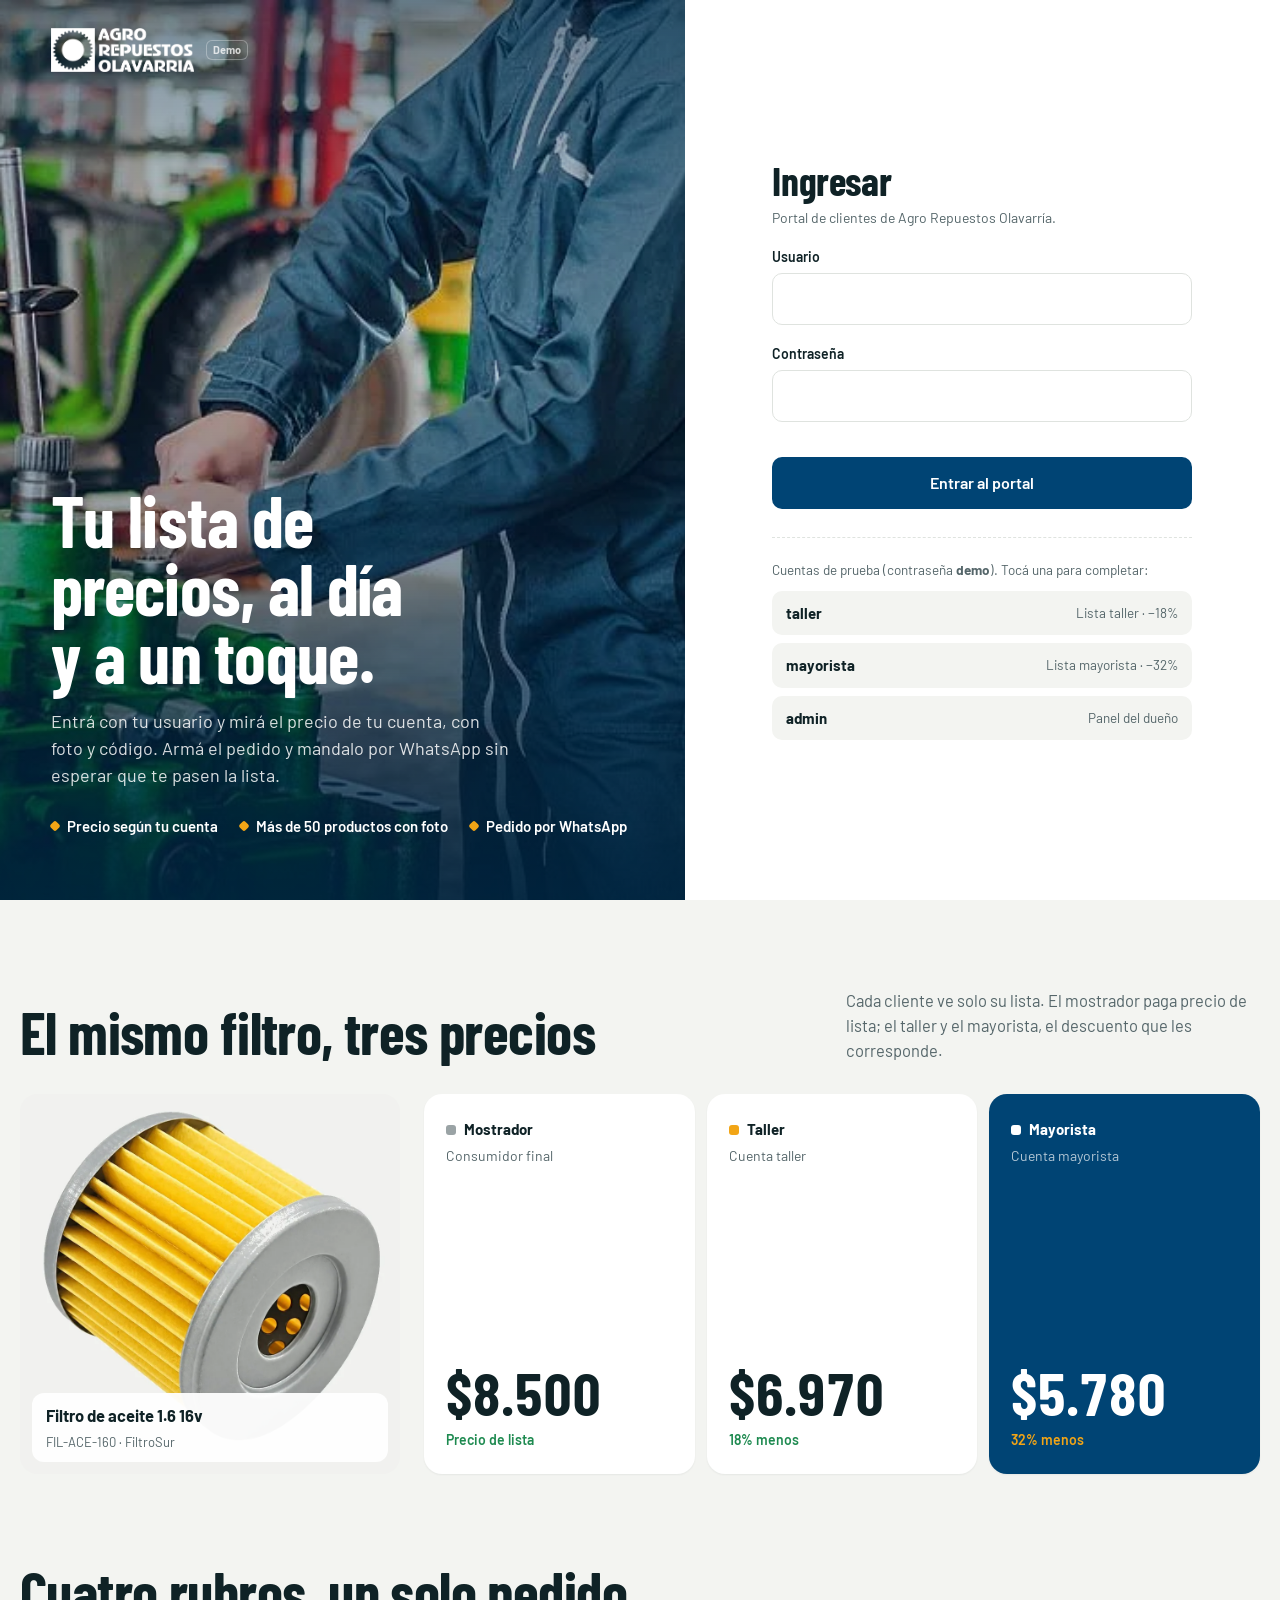
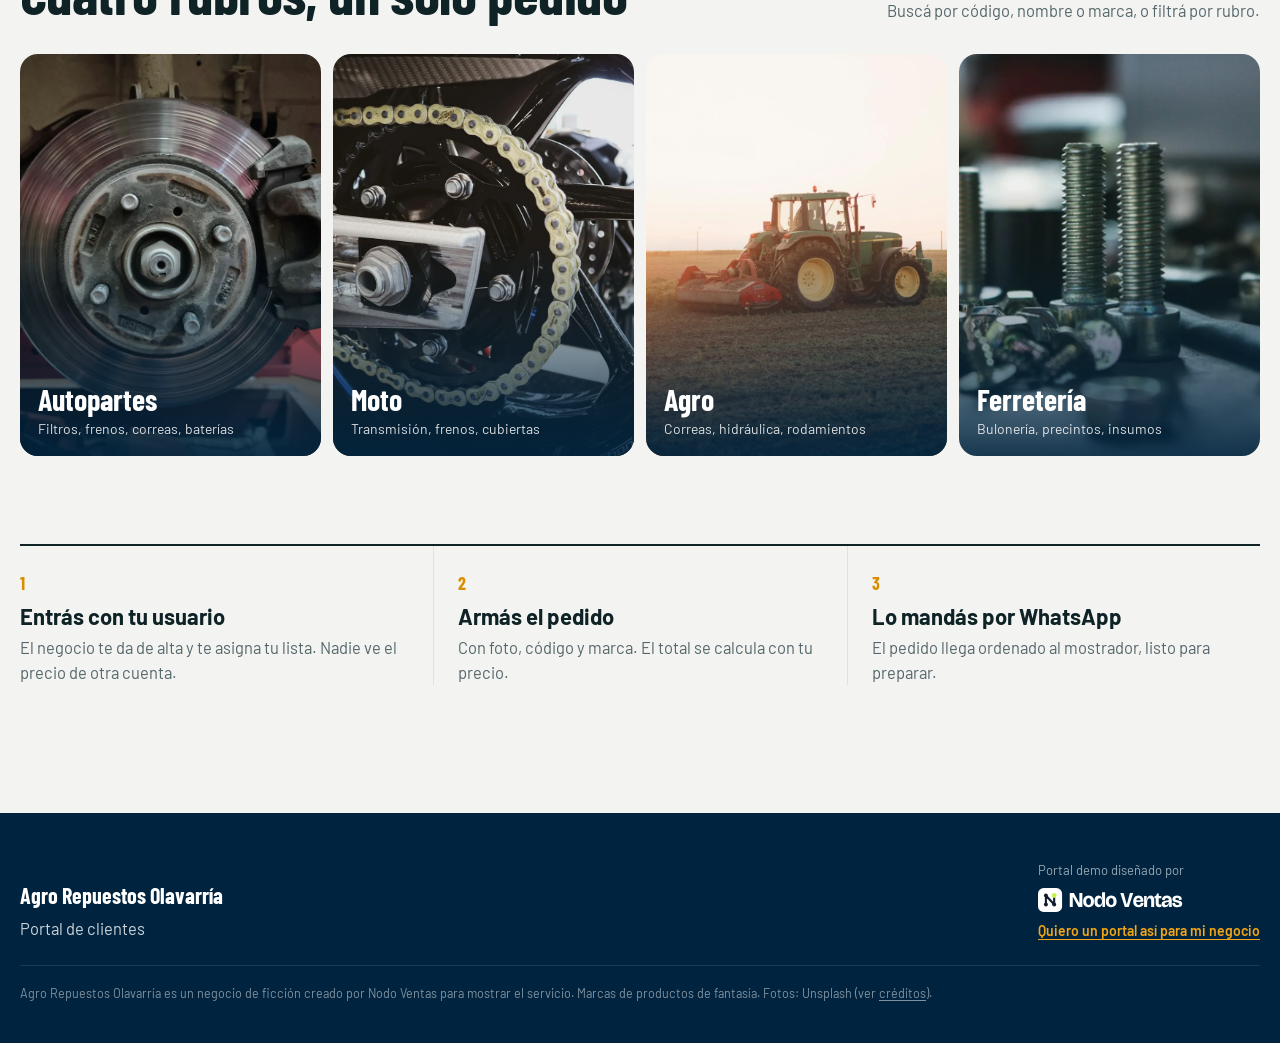
==== index.html @ 242d984a "Demo personalizada de Nodo Ventas: demo-agro-repuestos-olavarria" ====
<!DOCTYPE html>
<html lang="es-AR">
<head>
  <meta charset="utf-8">
  <meta name="viewport" content="width=device-width, initial-scale=1, viewport-fit=cover">
  <title>Agro Repuestos Olavarría · Portal de clientes</title>
  <meta name="description" content="Demo de Nodo Ventas para Agro Repuestos Olavarría, Repuestos agrícolas, filtros y lubricantes en Olavarría: portal de clientes con lista de precios y pedido. Productos y precios de ejemplo.">
  <meta name="robots" content="noindex, nofollow">
  <meta name="theme-color" content="#0E3B43">
  <link rel="icon" href="favicon.svg" type="image/svg+xml">
  <link rel="preconnect" href="https://fonts.googleapis.com">
  <link rel="preconnect" href="https://fonts.gstatic.com" crossorigin>
  <link href="https://fonts.googleapis.com/css2?family=Barlow+Condensed:wght@600;700&family=Barlow:wght@400;500;600;700&display=swap" rel="stylesheet">
  <link rel="preload" as="image" href="img/brand/hero.webp">
  <link rel="stylesheet" href="css/app.css">
</head>
<body>
  <a class="skip" href="#login">Saltar al ingreso</a>
  <div class="landing">
    <section class="landing-photo on-dark">
      <img src="img/brand/hero.webp" alt="Reparación de un componente hidráulico de tractor (imagen publicada en el sitio de Agro Repuestos Olavarría)" width="1800" height="1100" fetchpriority="high">
      <div class="landing-top">
        <a class="brand" href="index.html">
          <img src="img/brand/logo-blanco.png" alt="Agro Repuestos Olavarría" style="height:44px;width:auto;max-width:220px;display:block">
        </a>
        <a class="demo-tag" href="oferta/" title="Sitio demo hecho por Nodo Ventas">Demo</a>
      </div>
        <div class="landing-copy">
        <h1>Tu lista de precios, al día y a un toque.</h1>
        <p>Entrá con tu usuario y mirá el precio de tu cuenta, con foto y código. Armá el pedido y mandalo por WhatsApp sin esperar que te pasen la lista.</p>
        <ul class="landing-facts">
          <li>Precio según tu cuenta</li>
          <li>Más de 50 productos con foto</li>
          <li>Pedido por WhatsApp</li>
        </ul>
      </div>
    </section>

    <section class="landing-form" id="login">
      <div class="login-card">
        <h2>Ingresar</h2>
        <p class="hint">Portal de clientes de Agro Repuestos Olavarría.</p>
        <form id="login-form" novalidate>
          <label for="usuario">Usuario</label>
          <input class="field" id="usuario" name="usuario" autocomplete="username" autocapitalize="none" required>
          <label for="password">Contraseña</label>
          <input class="field" id="password" name="password" type="password" autocomplete="current-password" required>
          <p class="err" id="login-err" role="alert"></p>
          <button class="btn btn-primary" type="submit">Entrar al portal</button>
        </form>
        <div class="demo-users">
          <p>Cuentas de prueba (contraseña <b>demo</b>). Tocá una para completar:</p>
          <div class="chips">
            <button class="chip" type="button" data-user="taller"><b>taller</b><span>Lista taller · −18%</span></button>
            <button class="chip" type="button" data-user="mayorista"><b>mayorista</b><span>Lista mayorista · −32%</span></button>
            <button class="chip" type="button" data-user="admin"><b>admin</b><span>Panel del dueño</span></button>
          </div>
        </div>
      </div>
    </section>
  </div>

  <main>
    <section class="band">
      <div class="wrap">
        <div class="band-head">
          <h2>El mismo filtro, tres precios</h2>
          <p>Cada cliente ve solo su lista. El mostrador paga precio de lista; el taller y el mayorista, el descuento que les corresponde.</p>
        </div>
        <div class="compare">
          <figure class="compare-photo" style="margin:0">
            <img src="img/fotos/filtro-aceite.webp" alt="Filtro de aceite" loading="lazy" width="900" height="900">
            <figcaption><b id="cmp-name">Filtro de aceite 1.6 16v</b><span id="cmp-code">FIL-ACE-160 · FiltroSur</span></figcaption>
          </figure>
          <div class="tiers">
            <div class="tier t-c"><div><div class="tier-name"><i></i>Mostrador</div><div class="who">Consumidor final</div></div><div><div class="amt" id="cmp-c">$8.500</div><div class="off">Precio de lista</div></div></div>
            <div class="tier t-t"><div><div class="tier-name"><i></i>Taller</div><div class="who">Cuenta taller</div></div><div><div class="amt" id="cmp-t">$6.970</div><div class="off">18% menos</div></div></div>
            <div class="tier t-m"><div><div class="tier-name"><i></i>Mayorista</div><div class="who">Cuenta mayorista</div></div><div><div class="amt" id="cmp-m">$5.780</div><div class="off">32% menos</div></div></div>
          </div>
        </div>
      </div>
    </section>

    <section class="band" style="padding-top:0">
      <div class="wrap">
        <div class="band-head"><h2>Cuatro rubros, un solo pedido</h2><p>Buscá por código, nombre o marca, o filtrá por rubro.</p></div>
        <div class="rubros">
          <div class="rubro"><img src="img/fotos/freno-caliper.webp" alt="Disco y caliper de freno" loading="lazy"><div><h3>Autopartes</h3><span>Filtros, frenos, correas, baterías</span></div></div>
          <div class="rubro"><img src="img/fotos/moto-cadena.webp" alt="Cadena y corona de moto" loading="lazy"><div><h3>Moto</h3><span>Transmisión, frenos, cubiertas</span></div></div>
          <div class="rubro"><img src="img/fotos/tractor.webp" alt="Tractor trabajando en el campo" loading="lazy"><div><h3>Agro</h3><span>Correas, hidráulica, rodamientos</span></div></div>
          <div class="rubro"><img src="img/fotos/tornillos.webp" alt="Bulones y tuercas" loading="lazy"><div><h3>Ferretería</h3><span>Bulonería, precintos, insumos</span></div></div>
        </div>
      </div>
    </section>

    <section class="band" style="padding-top:0">
      <div class="wrap">
        <div class="how">
          <article><b>1</b><h3>Entrás con tu usuario</h3><p>El negocio te da de alta y te asigna tu lista. Nadie ve el precio de otra cuenta.</p></article>
          <article><b>2</b><h3>Armás el pedido</h3><p>Con foto, código y marca. El total se calcula con tu precio.</p></article>
          <article><b>3</b><h3>Lo mandás por WhatsApp</h3><p>El pedido llega ordenado al mostrador, listo para preparar.</p></article>
        </div>
      </div>
    </section>
  </main>

  <footer class="site-foot">
    <div class="wrap">
      <div><b style="color:#fff;font-family:var(--display);font-size:22px">Agro Repuestos Olavarría</b><p style="margin-top:4px">Portal de clientes</p></div>
      <div class="made-by">
        <span>Portal demo diseñado por</span>
        <a href="oferta/" aria-label="Nodo Ventas, ver la oferta"><img src="img/nodo/nodo-ventas-logo-blanco.svg" alt="Nodo Ventas" width="146" height="24"></a>
        <a class="link" href="oferta/">Quiero un portal así para mi negocio</a>
      </div>
      <p class="legal">Agro Repuestos Olavarría es un negocio de ficción creado por Nodo Ventas para mostrar el servicio. Marcas de productos de fantasía. Fotos: Unsplash (ver <a href="CREDITS.md">créditos</a>).</p>
    </div>
  </footer>
  <script src="js/products.js"></script>
  <script src="js/core.js"></script>
  <script src="js/login.js"></script>
</body>
</html>
---- css/app.css ----
:root {
  --petrol: #004474;
  --petrol-2: #0A5A92;
  --petrol-ink: #00243F;
  --amber: #F2A516;
  --amber-ink: #D98E00;
  --paper: #F3F4F1;
  --white: #FFFFFF;
  --ink: #0F2226;
  --soft: #55666A;
  --line: #DFE3DF;
  --ok: #1E8A50;
  --low: #B45309;
  --out: #9AA3A5;
  --wa: #25D366;
  --wa-dark: #008069;
  --font: "Barlow", "Helvetica Neue", Arial, sans-serif;
  --display: "Barlow Condensed", "Barlow", "Arial Narrow", sans-serif;
  --max: 1240px;
  --ease: cubic-bezier(.16, 1, .3, 1);
}
*, *::before, *::after { box-sizing: border-box; }
html { -webkit-text-size-adjust: 100%; scroll-behavior: smooth; }
@media (prefers-reduced-motion: reduce) { html { scroll-behavior: auto; } *, *::before, *::after { animation: none !important; transition: none !important; } }
body { margin: 0; background: var(--paper); color: var(--ink); font-family: var(--font); font-size: 16.5px; line-height: 1.5; -webkit-font-smoothing: antialiased; }
::selection { background: var(--amber); color: var(--petrol-ink); }
img { max-width: 100%; display: block; }
a { color: inherit; text-underline-offset: .18em; }
button, input, select { font: inherit; color: inherit; }
button { cursor: pointer; }
:focus-visible { outline: 3px solid var(--amber); outline-offset: 2px; border-radius: 6px; }
h1, h2, h3 { margin: 0; line-height: 1.02; text-wrap: balance; }
h1, h2 { font-family: var(--display); font-weight: 700; letter-spacing: -0.01em; }
p { margin: 0; }
.wrap { width: min(var(--max), calc(100% - 32px)); margin-inline: auto; }
.mono, .sku { font-variant-numeric: tabular-nums; }
.skip { position: absolute; left: 12px; top: -48px; z-index: 100; background: var(--amber); padding: 8px 12px; border-radius: 8px; }
.skip:focus { top: 12px; }
[hidden] { display: none !important; }

/* brand */
.brand { display: inline-flex; align-items: center; gap: 10px; text-decoration: none; min-width: 0; }
.brand .mark { width: 38px; height: 38px; flex: 0 0 38px; }
.brand b { display: block; font-family: var(--display); font-size: 21px; font-weight: 700; letter-spacing: .005em; line-height: 1; white-space: nowrap; }
.brand small { display: block; font-size: 12.5px; color: var(--soft); white-space: nowrap; }
.on-dark .brand small { color: rgba(255,255,255,.7); }
.demo-tag { font-size: 11px; font-weight: 700; padding: 2px 7px; border-radius: 6px; text-decoration: none; color: var(--soft); box-shadow: inset 0 0 0 1px var(--line); }
.on-dark .demo-tag { color: rgba(255,255,255,.75); box-shadow: inset 0 0 0 1px rgba(255,255,255,.3); }

/* buttons */
.btn { display: inline-flex; align-items: center; justify-content: center; gap: 8px; min-height: 48px; padding: 0 20px; border-radius: 10px; border: 0; font-weight: 600; font-size: 16px; text-decoration: none; transition: background .2s, transform .15s var(--ease), box-shadow .2s; white-space: nowrap; }
.btn:active { transform: scale(.98); }
.btn-sm { min-height: 40px; padding: 0 14px; font-size: 15px; }
.btn-primary { background: var(--petrol); color: #fff; }
.btn-primary:hover { background: var(--petrol-2); }
.btn-amber { background: var(--amber); color: var(--petrol-ink); }
.btn-amber:hover { background: var(--amber-ink); }
.btn-ghost { background: transparent; color: var(--ink); box-shadow: inset 0 0 0 1.5px var(--line); }
.btn-ghost:hover { box-shadow: inset 0 0 0 1.5px var(--ink); }
.btn-wa { background: var(--wa); color: #fff; }
.btn-wa:hover { background: #1EBE5B; }
.btn-mail { background: #fff; color: var(--ink); box-shadow: inset 0 0 0 1.5px var(--line); }
.btn[disabled] { opacity: .45; cursor: not-allowed; }
.btn svg { width: 20px; height: 20px; }

/* ===== login / landing ===== */
.landing { display: grid; grid-template-columns: 1.15fr 1fr; min-height: 100svh; }
.landing-photo { position: relative; color: #fff; display: flex; flex-direction: column; justify-content: space-between; padding: 28px clamp(20px, 4vw, 56px) 48px; overflow: hidden; background: var(--petrol-ink); }
.landing-photo > img { position: absolute; inset: 0; width: 100%; height: 100%; object-fit: cover; animation: settle 1.6s var(--ease) both; }
.landing-photo::before { content: ""; position: absolute; inset: 0; z-index: 1; background: linear-gradient(180deg, rgba(0,36,63,.55) 0%, rgba(0,36,63,.15) 35%, rgba(0,36,63,.92) 100%); }
.landing-photo > *:not(img) { position: relative; z-index: 2; }
.landing-top { display: flex; align-items: center; gap: 12px; }
.landing-copy h1 { font-size: clamp(44px, 5.6vw, 84px); line-height: .95; text-transform: none; max-width: 13ch; }
.landing-copy p { margin-top: 18px; max-width: 46ch; color: rgba(255,255,255,.85); font-size: 18px; }
.landing-facts { display: flex; flex-wrap: wrap; gap: 10px 22px; margin-top: 26px; padding: 0; list-style: none; font-weight: 600; font-size: 15px; }
.landing-facts li { display: flex; align-items: center; gap: 8px; }
.landing-facts li::before { content: ""; width: 8px; height: 8px; border-radius: 2px; background: var(--amber); transform: rotate(45deg); }
.landing-photo .hero-video { width: min(100%, 320px); aspect-ratio: 9 / 16; margin: 22px 0 8px; border-radius: 22px; overflow: hidden; background: #000; box-shadow: 0 28px 60px -18px rgba(0,0,0,.65), 0 0 0 1px rgba(255,255,255,.12); }
.landing-photo .hero-video video { width: 100%; height: 100%; display: block; object-fit: contain; background: #000; }
@keyframes settle { from { transform: scale(1.06); } }
.landing-form { display: flex; flex-direction: column; justify-content: center; padding: 40px clamp(20px, 5vw, 72px); background: var(--white); }
.login-card { width: min(420px, 100%); margin-inline: auto; }
.login-card h2 { font-size: 40px; }
.login-card .hint { color: var(--soft); margin-top: 6px; }
.login-card label { display: block; font-weight: 600; font-size: 14px; margin: 18px 0 6px; }
.field { width: 100%; height: 52px; border-radius: 10px; border: 1.5px solid var(--line); padding: 0 14px; font-size: 16px; background: #fff; transition: border-color .2s, box-shadow .2s; }
.field:focus { outline: none; border-color: var(--petrol); box-shadow: 0 0 0 4px rgba(0,68,116,.12); }
.err { color: #B42318; font-size: 14px; min-height: 1.4em; margin-top: 10px; }
.login-card .btn-primary { width: 100%; margin-top: 6px; height: 52px; }
.demo-users { margin-top: 28px; padding-top: 22px; border-top: 1px dashed var(--line); }
.demo-users p { font-size: 13.5px; color: var(--soft); margin-bottom: 10px; }
.chips { display: grid; gap: 8px; }
.chip { display: flex; justify-content: space-between; align-items: center; gap: 10px; width: 100%; padding: 11px 14px; border-radius: 10px; border: 0; background: var(--paper); text-align: left; transition: background .2s; }
.chip:hover { background: #E8EAE5; }
.chip b { font-size: 15px; } .chip span { font-size: 13.5px; color: var(--soft); }
@media (max-width: 900px) {
  .landing { grid-template-columns: 1fr; }
  .landing-photo { min-height: 0; }
  .landing-photo .hero-video { width: min(100%, calc(68svh * 9 / 16), 380px); margin: 20px auto 16px; }
}

.band { padding: 88px 0; }
.band-head { display: flex; flex-wrap: wrap; justify-content: space-between; align-items: end; gap: 16px 48px; margin-bottom: 32px; }
.band-head h2 { font-size: clamp(36px, 4.6vw, 60px); }
.band-head p { max-width: 46ch; color: var(--soft); }
.compare { display: grid; grid-template-columns: minmax(260px, 380px) 1fr; gap: 24px; align-items: stretch; }
.compare-photo { position: relative; border-radius: 18px; overflow: hidden; background: #fff; }
.compare-photo img { width: 100%; height: 100%; object-fit: cover; aspect-ratio: 1; }
.compare-photo figcaption { position: absolute; left: 12px; right: 12px; bottom: 12px; background: rgba(255,255,255,.94); border-radius: 12px; padding: 10px 14px; }
.compare-photo figcaption b { display: block; } .compare-photo figcaption span { font-size: 13px; color: var(--soft); }
.tiers { display: grid; grid-template-columns: repeat(3, 1fr); gap: 12px; }
.tier { background: #fff; border-radius: 18px; padding: 24px 22px; display: flex; flex-direction: column; justify-content: space-between; gap: 32px; box-shadow: 0 1px 2px rgba(15,34,38,.06); }
.tier .tier-name { font-weight: 700; font-size: 15px; display: flex; align-items: center; gap: 8px; }
.tier .tier-name i { width: 10px; height: 10px; border-radius: 3px; }
.tier .who { font-size: 14px; color: var(--soft); margin-top: 4px; }
.tier .amt { font-family: var(--display); font-size: clamp(40px, 4.6vw, 64px); font-weight: 700; line-height: 1; font-variant-numeric: tabular-nums; }
.tier .off { font-size: 14px; font-weight: 600; color: var(--ok); margin-top: 6px; }
.tier.t-c i { background: var(--out); } .tier.t-t i { background: var(--amber); } .tier.t-m i { background: var(--petrol); }
.tier.t-m { background: var(--petrol); color: #fff; } .tier.t-m .who { color: rgba(255,255,255,.7); } .tier.t-m .off { color: var(--amber); } .tier.t-m i { background: #fff; }
@media (max-width: 860px) { .compare { grid-template-columns: 1fr; } .tiers { grid-template-columns: 1fr; } .tier { flex-direction: row; align-items: center; gap: 16px; } .tier .amt { font-size: 40px; text-align: right; } }

.rubros { display: grid; grid-template-columns: repeat(4, 1fr); gap: 12px; }
.rubro { position: relative; aspect-ratio: 3 / 4; border-radius: 18px; overflow: hidden; color: #fff; isolation: isolate; }
.rubro img { position: absolute; inset: 0; width: 100%; height: 100%; object-fit: cover; z-index: -1; transition: transform .8s var(--ease); }
.rubro::after { content: ""; position: absolute; inset: 0; z-index: -1; background: linear-gradient(180deg, transparent 45%, rgba(0,36,63,.9)); }
.rubro:hover img { transform: scale(1.05); }
.rubro div { position: absolute; left: 18px; right: 18px; bottom: 16px; }
.rubro h3 { font-family: var(--display); font-size: 30px; font-weight: 700; }
.rubro span { font-size: 14px; opacity: .85; }
@media (max-width: 860px) { .rubros { grid-template-columns: repeat(2, 1fr); } }

.how { display: grid; grid-template-columns: repeat(3, 1fr); border-top: 2px solid var(--ink); }
.how article { padding: 24px 24px 0 0; }
.how article + article { padding-left: 24px; border-left: 1px solid var(--line); }
.how b { font-family: var(--display); font-size: 18px; color: var(--amber-ink); }
.how h3 { font-size: 22px; margin-top: 8px; }
.how p { color: var(--soft); margin-top: 8px; }
@media (max-width: 860px) { .how { grid-template-columns: 1fr; } .how article + article { padding-left: 0; border-left: 0; border-top: 1px solid var(--line); margin-top: 20px; } }

.site-foot { background: var(--petrol-ink); color: rgba(255,255,255,.8); padding: 48px 0 40px; margin-top: 40px; }
.site-foot .wrap { display: flex; flex-wrap: wrap; justify-content: space-between; gap: 24px; align-items: flex-end; }
.made-by { display: grid; gap: 8px; justify-items: start; font-size: 13px; color: rgba(255,255,255,.6); }
.made-by img { height: 24px; width: auto; }
.made-by a.link { color: var(--amber); font-weight: 600; font-size: 14px; }
.legal { width: 100%; font-size: 12.5px; color: rgba(255,255,255,.5); border-top: 1px solid rgba(255,255,255,.1); padding-top: 18px; }

/* ===== app (catalog/admin) ===== */
.app-head { position: sticky; top: 0; z-index: 30; background: rgba(255,255,255,.94); backdrop-filter: saturate(1.4) blur(12px); border-bottom: 1px solid var(--line); }
.app-head .row { display: flex; align-items: center; gap: 16px; min-height: 68px; }
.search { flex: 1; position: relative; max-width: 560px; }
.search input { width: 100%; height: 46px; border-radius: 10px; border: 1.5px solid var(--line); background: var(--paper); padding: 0 14px 0 42px; font-size: 16px; }
.search input:focus { outline: none; border-color: var(--petrol); background: #fff; }
.search svg { position: absolute; left: 13px; top: 13px; width: 20px; height: 20px; color: var(--soft); }
.who { display: flex; align-items: center; gap: 8px; margin-left: auto; }
.who-card { display: flex; flex-direction: column; align-items: flex-end; line-height: 1.15; }
.who-card b { font-size: 14.5px; } 
.badge-list { font-size: 12.5px; font-weight: 700; padding: 3px 8px; border-radius: 6px; background: #FFF3D6; color: #8A5300; }
.badge-list.l-mayorista { background: var(--petrol); color: #fff; }
.cart-btn { position: relative; }
.cart-count { min-width: 22px; height: 22px; padding: 0 6px; border-radius: 11px; background: var(--amber); color: var(--petrol-ink); font-size: 13px; font-weight: 700; display: inline-grid; place-items: center; }
.cart-count.bump { animation: bump .4s var(--ease); }
@keyframes bump { 40% { transform: scale(1.35); } }
.filters { display: flex; align-items: center; gap: 8px; padding: 10px 0 12px; overflow-x: auto; scrollbar-width: none; }
.filters::-webkit-scrollbar { display: none; }
.rubro-chip { flex: 0 0 auto; height: 38px; padding: 0 14px; border-radius: 999px; border: 0; background: var(--paper); font-weight: 600; font-size: 14.5px; color: var(--ink); }
.rubro-chip[aria-pressed="true"] { background: var(--petrol); color: #fff; }
.filters select { height: 38px; border-radius: 999px; border: 1.5px solid var(--line); background: #fff; padding: 0 12px; font-size: 14.5px; }
.filters .meta { margin-left: auto; white-space: nowrap; color: var(--soft); font-size: 14px; }
@media (max-width: 760px) {
  .app-head .row { flex-wrap: wrap; gap: 10px; padding: 10px 0 0; }
  .search { order: 3; flex-basis: 100%; max-width: none; }
  .who-card b, .hide-sm { display: none; }
  .brand small { display: none; }
}

.grid { display: grid; grid-template-columns: repeat(auto-fill, minmax(232px, 1fr)); gap: 14px; padding: 22px 0 64px; }
.card { background: #fff; border-radius: 16px; overflow: hidden; display: flex; flex-direction: column; box-shadow: 0 1px 2px rgba(15,34,38,.06); transition: box-shadow .25s var(--ease), transform .25s var(--ease); }
.card:hover { box-shadow: 0 18px 36px -18px rgba(15,34,38,.35); transform: translateY(-2px); }
.card .pic { position: relative; aspect-ratio: 4 / 3; background: #E9ECE8; overflow: hidden; }
.card .pic img { width: 100%; height: 100%; object-fit: cover; }
.card .pic .off { position: absolute; left: 10px; top: 10px; font-size: 12.5px; font-weight: 700; padding: 3px 8px; border-radius: 6px; background: var(--amber); color: var(--petrol-ink); }
.card .body { padding: 14px 14px 14px; display: flex; flex-direction: column; flex: 1; }
.card .sku { font-size: 12.5px; font-weight: 600; color: var(--soft); letter-spacing: .02em; }
.card h3 { font-size: 16.5px; font-weight: 600; line-height: 1.25; margin-top: 3px; }
.card .meta { font-size: 13.5px; color: var(--soft); margin-top: 3px; }
.price-row { display: flex; align-items: baseline; gap: 8px; margin-top: 12px; flex-wrap: wrap; }
.card .price { font-family: var(--display); font-size: 30px; font-weight: 700; line-height: 1; font-variant-numeric: tabular-nums; }
.card .was { font-size: 13.5px; color: var(--soft); text-decoration: line-through; }
.stock { display: inline-flex; align-items: center; gap: 6px; font-size: 13px; font-weight: 600; margin-top: 8px; }
.stock::before { content: ""; width: 7px; height: 7px; border-radius: 50%; background: currentColor; }
.stock.ok { color: var(--ok); } .stock.low { color: var(--low); } .stock.out { color: var(--out); }
.qtyrow { display: flex; gap: 8px; margin-top: auto; padding-top: 14px; }
.stepper { display: flex; align-items: center; border-radius: 10px; box-shadow: inset 0 0 0 1.5px var(--line); }
.stepper button { width: 34px; height: 40px; border: 0; background: transparent; font-size: 18px; font-weight: 600; }
.stepper input { width: 34px; height: 40px; border: 0; text-align: center; font-weight: 600; background: transparent; -moz-appearance: textfield; }
.stepper input::-webkit-inner-spin-button { -webkit-appearance: none; }
.qtyrow .btn { flex: 1; min-height: 40px; }
.empty { grid-column: 1 / -1; padding: 48px; text-align: center; color: var(--soft); background: #fff; border-radius: 16px; }

.toast { position: fixed; left: 50%; bottom: 22px; z-index: 90; transform: translate(-50%, 20px); opacity: 0; background: var(--petrol-ink); color: #fff; padding: 12px 18px; border-radius: 12px; font-weight: 600; font-size: 15px; box-shadow: 0 18px 40px -12px rgba(0,0,0,.4); transition: opacity .25s, transform .35s var(--ease); pointer-events: none; }
.toast.show { opacity: 1; transform: translate(-50%, 0); }

/* drawer */
.drawer-bg { position: fixed; inset: 0; z-index: 60; background: rgba(10,30,34,.45); backdrop-filter: blur(3px); display: flex; justify-content: flex-end; }
.drawer { width: min(440px, 100%); height: 100%; background: #fff; display: flex; flex-direction: column; animation: slide .4s var(--ease); }
@keyframes slide { from { transform: translateX(40px); opacity: 0; } }
.drawer-head { display: flex; justify-content: space-between; align-items: center; padding: 20px 20px 14px; border-bottom: 1px solid var(--line); }
.drawer-head h2 { font-size: 30px; }
.drawer-head p { font-size: 13.5px; color: var(--soft); }
.x { width: 40px; height: 40px; border-radius: 50%; border: 0; background: var(--paper); font-size: 22px; line-height: 1; }
#cart-items { flex: 1; overflow: auto; padding: 8px 20px; }
.cart-item { display: grid; grid-template-columns: 56px 1fr auto; gap: 12px; align-items: center; padding: 12px 0; border-bottom: 1px solid var(--line); }
.cart-item img { width: 56px; height: 56px; border-radius: 10px; object-fit: cover; }
.cart-item strong { display: block; font-size: 15px; line-height: 1.25; }
.cart-item .meta { font-size: 13px; color: var(--soft); }
.cart-item .amt { font-weight: 700; font-variant-numeric: tabular-nums; text-align: right; }
.cart-item .del { border: 0; background: none; color: var(--soft); font-size: 13px; text-decoration: underline; padding: 0; margin-top: 2px; }
.drawer-foot { padding: 16px 20px 20px; border-top: 1px solid var(--line); display: grid; gap: 10px; }
.cart-total { display: flex; justify-content: space-between; align-items: baseline; font-weight: 600; }
.cart-total b { font-family: var(--display); font-size: 32px; font-variant-numeric: tabular-nums; }
.hint { color: var(--soft); font-size: 14px; }

/* whatsapp screen */
.wa-screen { position: fixed; inset: 0; z-index: 70; background: rgba(10,30,34,.6); backdrop-filter: blur(6px); display: grid; place-items: center; padding: 16px; overflow: auto; }
.wa-stage { display: grid; grid-template-columns: auto minmax(0, 300px); gap: 40px; align-items: center; }
.wa-phone { width: min(380px, calc(100vw - 32px)); height: min(760px, calc(100svh - 120px)); border-radius: 44px; padding: 10px; background: #0B1416; box-shadow: 0 40px 80px -20px rgba(0,0,0,.6), inset 0 0 0 2px #26363A; display: flex; animation: rise .5s var(--ease); }
@keyframes rise { from { transform: translateY(30px); opacity: 0; } }
.wa-app { flex: 1; border-radius: 34px; overflow: hidden; display: flex; flex-direction: column; background: #EFEAE2; font-family: -apple-system, "Segoe UI", Roboto, Helvetica, Arial, sans-serif; }
.wa-top { display: flex; align-items: center; gap: 10px; padding: 34px 14px 12px; background: var(--wa-dark); color: #fff; }
.wa-top .back { font-size: 26px; line-height: 1; }
.wa-top .ava { width: 38px; height: 38px; border-radius: 50%; overflow: hidden; flex: 0 0 38px; }
.wa-top .ava svg { width: 100%; height: 100%; }
.wa-top b { display: block; font-size: 16px; font-weight: 600; }
.wa-top small { font-size: 12.5px; opacity: .85; }
.wa-top .icons { margin-left: auto; display: flex; gap: 18px; opacity: .95; }
.wa-top .icons svg { width: 22px; height: 22px; }
.wa-msgs { flex: 1; overflow: auto; padding: 12px 10px; display: flex; flex-direction: column; gap: 6px; background-color: #EFEAE2; background-image: radial-gradient(rgba(0,0,0,.035) 1px, transparent 1px); background-size: 14px 14px; }
.wa-day { align-self: center; background: #fff; color: #54656F; font-size: 12px; padding: 5px 10px; border-radius: 8px; box-shadow: 0 1px 1px rgba(0,0,0,.08); margin: 4px 0; }
.wa-sys { align-self: center; background: #FFF5C4; color: #54656F; font-size: 12px; padding: 6px 10px; border-radius: 8px; text-align: center; max-width: 90%; }
.bubble { max-width: 88%; padding: 7px 9px 5px; border-radius: 10px; font-size: 14.5px; line-height: 1.38; color: #111B21; box-shadow: 0 1px 1px rgba(0,0,0,.12); white-space: pre-wrap; word-wrap: break-word; animation: pop .35s var(--ease) both; }
@keyframes pop { from { transform: translateY(8px) scale(.98); opacity: 0; } }
.bubble.out { align-self: flex-end; background: #D9FDD3; border-top-right-radius: 2px; }
.bubble.in { align-self: flex-start; background: #fff; border-top-left-radius: 2px; }
.bubble time { display: block; text-align: right; font-size: 11px; color: #667781; margin-top: 2px; white-space: nowrap; }
.bubble .tk { color: #8696A0; margin-left: 3px; letter-spacing: -3px; }
.bubble .tk.read { color: #53BDEB; }
.typing { align-self: flex-start; background: #fff; border-radius: 10px; padding: 10px 12px; display: flex; gap: 4px; box-shadow: 0 1px 1px rgba(0,0,0,.12); }
.typing i { width: 7px; height: 7px; border-radius: 50%; background: #8696A0; animation: dots 1s infinite; }
.typing i:nth-child(2) { animation-delay: .15s; } .typing i:nth-child(3) { animation-delay: .3s; }
@keyframes dots { 50% { transform: translateY(-4px); opacity: .5; } }
.wa-input { display: flex; align-items: center; gap: 8px; padding: 8px 8px 14px; background: #F0F2F5; }
.wa-input span { flex: 1; background: #fff; border-radius: 22px; padding: 10px 14px; color: #8696A0; font-size: 15px; }
.wa-input i { width: 44px; height: 44px; border-radius: 50%; background: var(--wa-dark); display: grid; place-items: center; }
.wa-input i svg { width: 20px; height: 20px; color: #fff; }
.wa-side { color: #fff; }
.wa-side h2 { font-size: 40px; }
.wa-side p { margin-top: 10px; color: rgba(255,255,255,.8); }
.wa-side .btn { width: 100%; margin-top: 14px; }
.wa-side .btn-ghost { color: #fff; box-shadow: inset 0 0 0 1.5px rgba(255,255,255,.4); }
.wa-side .fine { font-size: 12.5px; color: rgba(255,255,255,.6); margin-top: 14px; }
@media (max-width: 820px) { .wa-stage { grid-template-columns: 1fr; gap: 18px; justify-items: center; } .wa-side { width: min(380px, 100%); } .wa-side h2, .wa-side > p { display: none; } }

/* modal */
.modal { position: fixed; inset: 0; z-index: 80; display: grid; place-items: center; padding: 16px; background: rgba(10,30,34,.5); backdrop-filter: blur(3px); }
.sheet { width: min(520px, 100%); max-height: 90svh; overflow: auto; background: #fff; border-radius: 20px; padding: 26px; animation: rise .35s var(--ease); }
.sheet h2 { font-size: 30px; }
.preview { background: var(--paper); border-radius: 12px; padding: 14px; white-space: pre-wrap; font: 14px/1.5 var(--font); }

/* admin */
.tabs { display: flex; gap: 6px; margin: 22px 0 18px; overflow-x: auto; }
.tab { height: 42px; padding: 0 16px; border-radius: 10px; border: 0; background: transparent; font-weight: 600; color: var(--soft); white-space: nowrap; }
.tab[aria-selected="true"] { background: #fff; color: var(--ink); box-shadow: 0 1px 2px rgba(15,34,38,.08); }
.panel { display: none; background: #fff; border-radius: 18px; padding: 24px; margin-bottom: 40px; box-shadow: 0 1px 2px rgba(15,34,38,.06); }
.panel.active { display: block; }
.panel h2 { font-size: 34px; }
.panel h3 { font-size: 20px; }
.panel .meta { color: var(--soft); font-size: 15px; }
.form-grid { display: grid; grid-template-columns: repeat(4, 1fr); gap: 12px; align-items: end; }
.form-grid .full { grid-column: 1 / -1; }
.form-grid label, .rate-card label { display: block; font-size: 13.5px; font-weight: 600; margin-bottom: 6px; }
.form-grid input, .form-grid select, .rate-card input { width: 100%; height: 46px; border-radius: 10px; border: 1.5px solid var(--line); padding: 0 12px; background: #fff; }
@media (max-width: 860px) { .form-grid { grid-template-columns: 1fr 1fr; } }
.table-wrap { overflow-x: auto; margin-top: 16px; border-radius: 12px; box-shadow: inset 0 0 0 1px var(--line); }
table.data { width: 100%; border-collapse: collapse; font-size: 14.5px; font-variant-numeric: tabular-nums; }
table.data th { text-align: left; font-size: 12.5px; color: var(--soft); font-weight: 600; padding: 12px 14px; background: var(--paper); }
table.data td { padding: 12px 14px; border-top: 1px solid var(--line); }
table.data td img { width: 40px; height: 40px; border-radius: 8px; object-fit: cover; }
.tag { font-size: 12.5px; font-weight: 700; padding: 3px 8px; border-radius: 6px; text-transform: capitalize; }
.tag-c { background: #ECEEEB; color: var(--soft); } .tag-t { background: #FFF3D6; color: #8A5300; } .tag-m { background: var(--petrol); color: #fff; }
.rates { display: grid; grid-template-columns: repeat(3, 1fr); gap: 12px; }
.rate-card { background: var(--paper); border-radius: 14px; padding: 16px; }
.rate-card b { display: block; margin-bottom: 10px; }
@media (max-width: 700px) { .rates { grid-template-columns: 1fr; } }
.drop { border: 2px dashed var(--line); border-radius: 14px; padding: 28px; text-align: center; transition: border-color .2s, background .2s; }
.drop.over { border-color: var(--petrol); background: #EEF4F3; }

@media (max-width: 560px) {
  .grid { grid-template-columns: repeat(2, minmax(0, 1fr)); gap: 10px; padding-top: 14px; }
  .card .body { padding: 10px 10px 12px; }
  .card h3 { font-size: 14.5px; }
  .card .meta { font-size: 12.5px; }
  .card .price { font-size: 24px; }
  .card .was { font-size: 12px; }
  .qtyrow { flex-direction: column; gap: 6px; }
  .stepper { justify-content: space-between; }
  .stepper input { flex: 1; }
  .qtyrow .btn { width: 100%; }
  .brand b { font-size: 18px; }
}
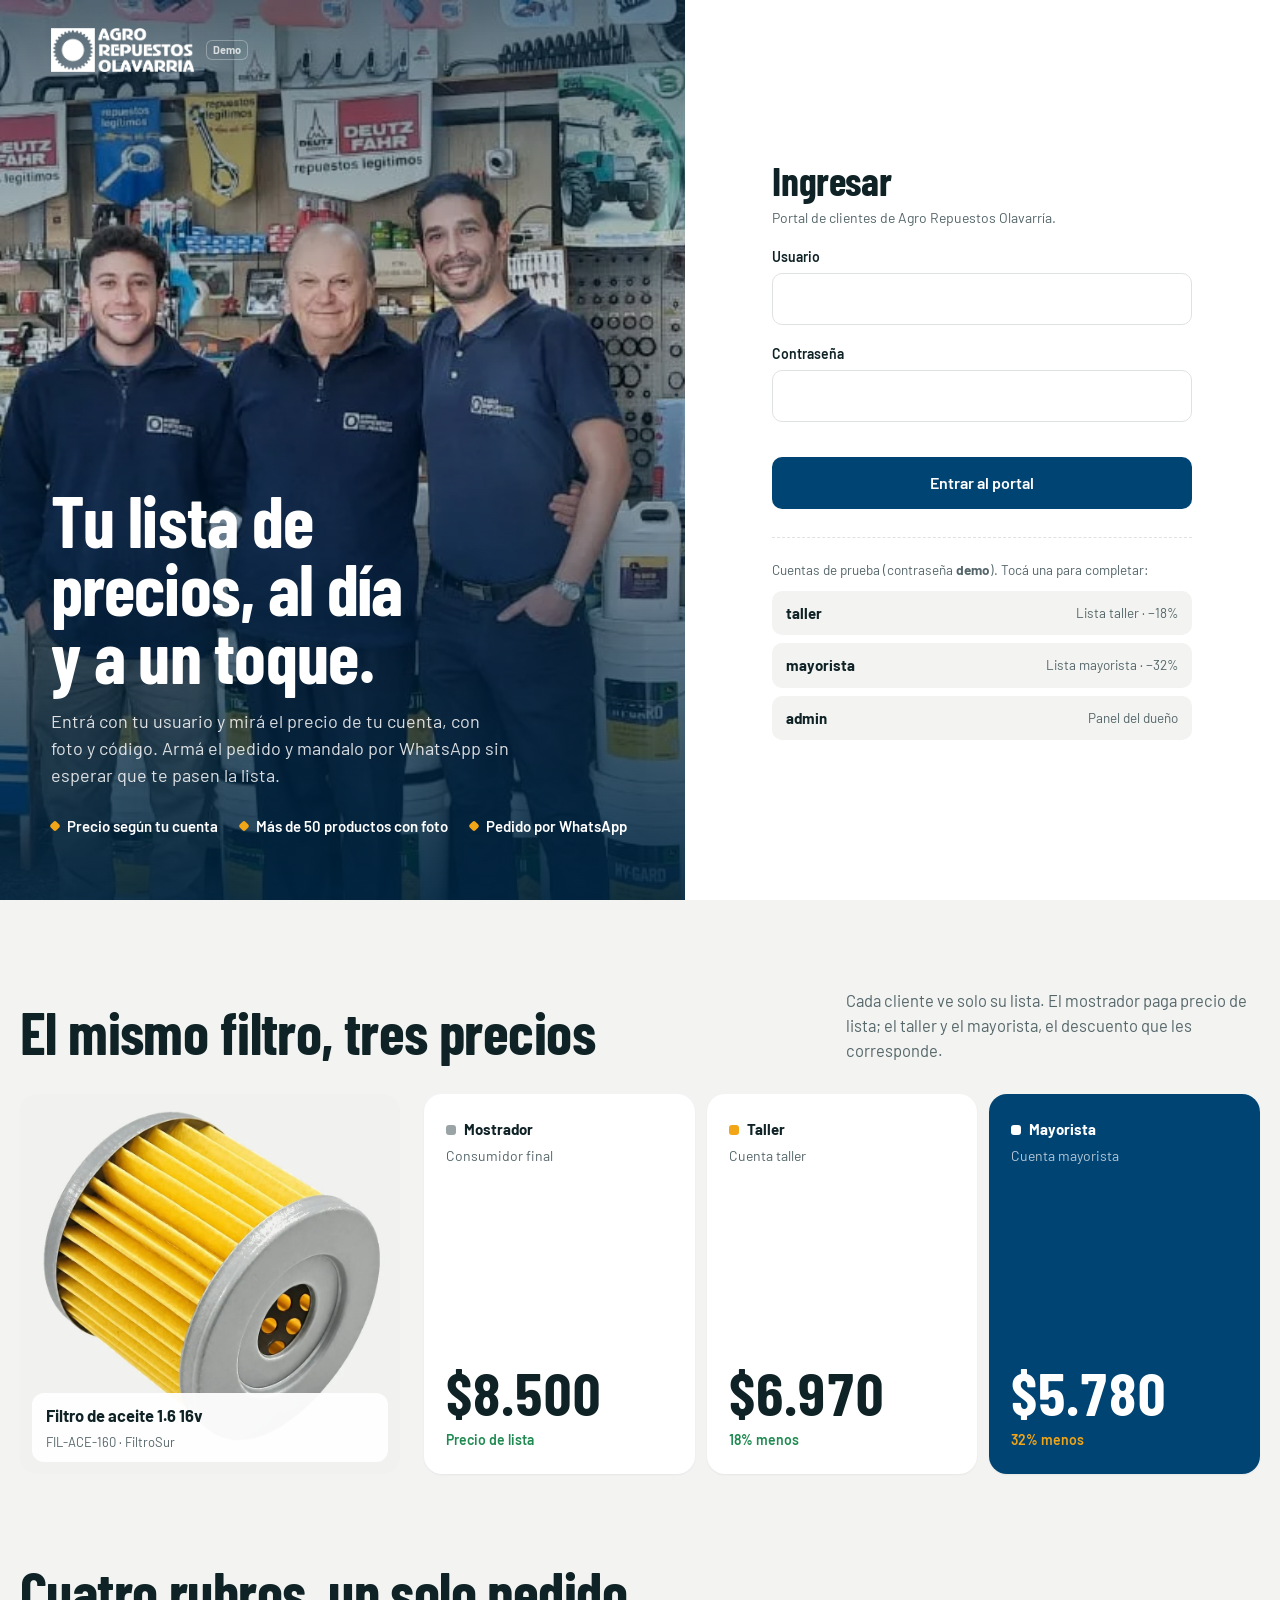
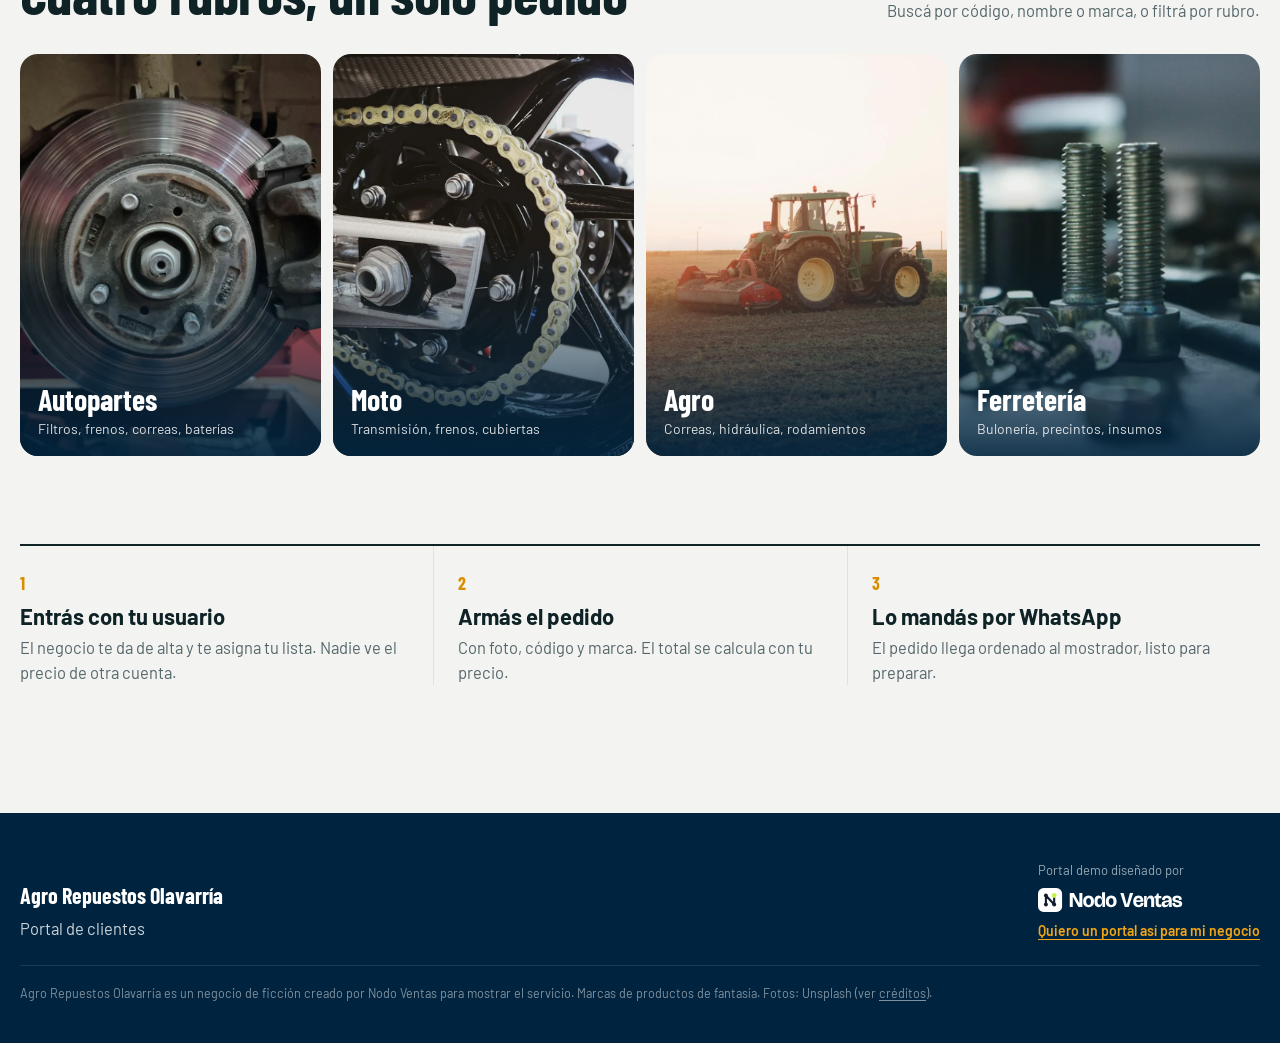
==== commit f196e9cc: "Demo personalizada de Nodo Ventas: demo-agro-repuestos-olavarria" ====
--- a/index.html
+++ b/index.html
@@ -18,7 +18,7 @@
   <a class="skip" href="#login">Saltar al ingreso</a>
   <div class="landing">
     <section class="landing-photo on-dark">
-      <img src="img/brand/hero.webp" alt="Reparación de un componente hidráulico de tractor (imagen publicada en el sitio de Agro Repuestos Olavarría)" width="1800" height="1100" fetchpriority="high">
+      <img src="img/brand/hero.webp" alt="Equipo de Agro Repuestos Olavarría en el local (foto publicada en su sitio, sección Momentos que dan gusto)" width="1280" height="576" fetchpriority="high">
       <div class="landing-top">
         <a class="brand" href="index.html">
           <img src="img/brand/logo-blanco.png" alt="Agro Repuestos Olavarría" style="height:44px;width:auto;max-width:220px;display:block">
